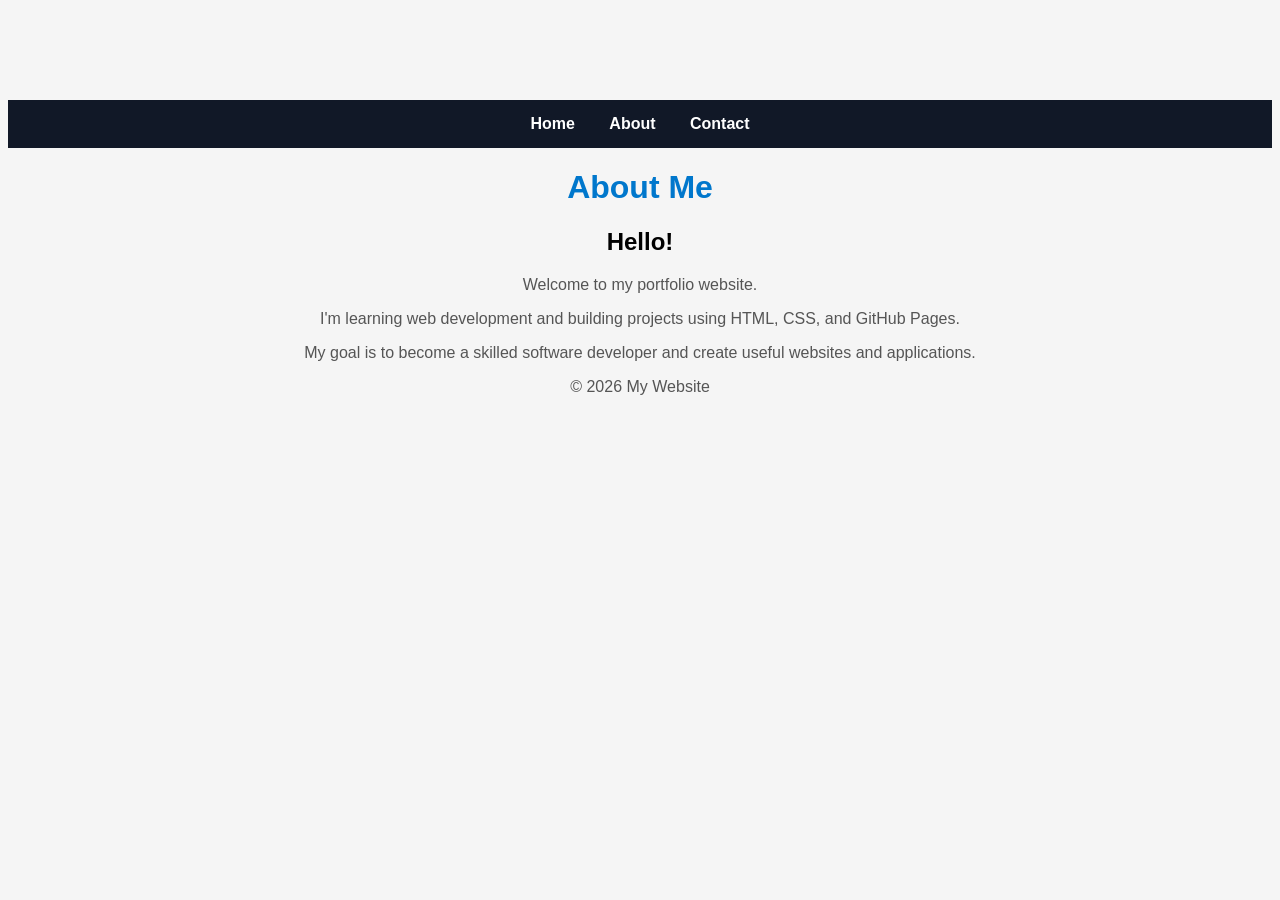
==== about.html @ 877a98be "Create about.html" ====
<!DOCTYPE html>
<html lang="en">
<head>
    <meta charset="UTF-8">
    <meta name="viewport" content="width=device-width, initial-scale=1.0">
    <title>About Me</title>
    <link rel="stylesheet" href="style.css">
</head>
<body>

<nav>
    <a href="index.html">Home</a>
    <a href="about.html">About</a>
    <a href="contact.html">Contact</a>
</nav>

<header>
    <h1>About Me</h1>
</header>

<section>
    <div class="card">
        <h2>Hello!</h2>
        <p>Welcome to my portfolio website.</p>

        <p>I'm learning web development and building projects using HTML, CSS, and GitHub Pages.</p>

        <p>My goal is to become a skilled software developer and create useful websites and applications.</p>
    </div>
</section>

<footer>
    <p>© 2026 My Website</p>
</footer>

</body>
</html>
---- style.css ----
body {
  font-family: Arial, sans-serif;
  background-color: #f5f5f5;
  text-align: center;
  margin-top: 100px;
}

h1 {
  color: #0077cc;
}

p {
  color: #555;
}
nav {
  background: #111827;
  padding: 15px;
  text-align: center;
}
nav a {
  color: white;
  text-decoration: none;
  margin: 0 15px;
  font-weight: bold;
}

nav a:hover {
  color: #60a5fa;
}
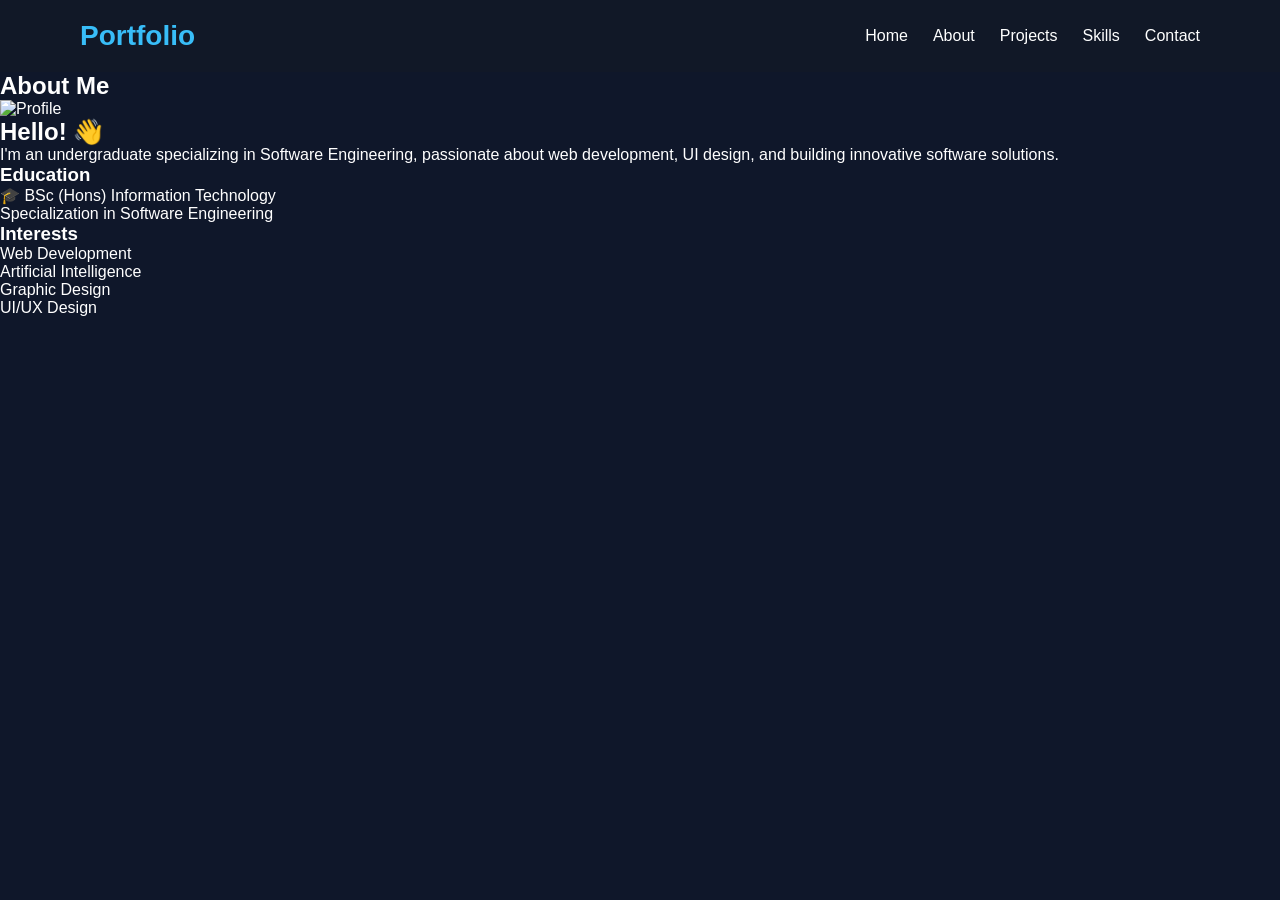
==== commit 61434f67: "Update about.html" ====
--- a/about.html
+++ b/about.html
@@ -9,29 +9,58 @@
 <body>
 
 <nav>
-    <a href="index.html">Home</a>
-    <a href="about.html">About</a>
-    <a href="contact.html">Contact</a>
+    <div class="logo">Portfolio</div>
+
+    <ul>
+        <li><a href="index.html">Home</a></li>
+        <li><a href="about.html">About</a></li>
+        <li><a href="projects.html">Projects</a></li>
+        <li><a href="skills.html">Skills</a></li>
+        <li><a href="contact.html">Contact</a></li>
+    </ul>
 </nav>
 
-<header>
+<section class="about">
+
     <h1>About Me</h1>
-</header>
 
-<section>
-    <div class="card">
-        <h2>Hello!</h2>
-        <p>Welcome to my portfolio website.</p>
+    <div class="about-container">
 
-        <p>I'm learning web development and building projects using HTML, CSS, and GitHub Pages.</p>
+        <div class="about-image">
+            <img src="https://via.placeholder.com/300" alt="Profile">
+        </div>
 
-        <p>My goal is to become a skilled software developer and create useful websites and applications.</p>
+        <div class="about-text">
+
+            <h2>Hello! 👋</h2>
+
+            <p>
+                I'm an undergraduate specializing in Software Engineering,
+                passionate about web development, UI design,
+                and building innovative software solutions.
+            </p>
+
+            <h3>Education</h3>
+
+            <p>
+                🎓 BSc (Hons) Information Technology<br>
+                Specialization in Software Engineering
+            </p>
+
+            <h3>Interests</h3>
+
+            <ul>
+                <li>Web Development</li>
+                <li>Artificial Intelligence</li>
+                <li>Graphic Design</li>
+                <li>UI/UX Design</li>
+            </ul>
+
+        </div>
+
     </div>
+
 </section>
-
-<footer>
-    <p>© 2026 My Website</p>
-</footer>
 
 </body>
 </html>
--- a/style.css
+++ b/style.css
@@ -1,29 +1,133 @@
-body {
-  font-family: Arial, sans-serif;
-  background-color: #f5f5f5;
-  text-align: center;
-  margin-top: 100px;
+*{
+    margin:0;
+    padding:0;
+    box-sizing:border-box;
+    font-family:'Segoe UI',sans-serif;
 }
 
-h1 {
-  color: #0077cc;
+body{
+    background:#0f172a;
+    color:white;
 }
 
-p {
-  color: #555;
-}
-nav {
-  background: #111827;
-  padding: 15px;
-  text-align: center;
-}
-nav a {
-  color: white;
-  text-decoration: none;
-  margin: 0 15px;
-  font-weight: bold;
+/* Navigation */
+
+nav{
+    display:flex;
+    justify-content:space-between;
+    align-items:center;
+    padding:20px 80px;
+    background:#111827;
 }
 
-nav a:hover {
-  color: #60a5fa;
+.logo{
+    font-size:28px;
+    font-weight:bold;
+    color:#38bdf8;
 }
+
+nav ul{
+    display:flex;
+    list-style:none;
+}
+
+nav ul li{
+    margin-left:25px;
+}
+
+nav ul li a{
+    text-decoration:none;
+    color:white;
+    transition:0.3s;
+}
+
+nav ul li a:hover{
+    color:#38bdf8;
+}
+
+/* Hero */
+
+.hero{
+    min-height:85vh;
+    display:flex;
+    justify-content:space-between;
+    align-items:center;
+    padding:80px;
+}
+
+.hero-text{
+    width:50%;
+}
+
+.hero-text h1{
+    font-size:60px;
+    margin-bottom:15px;
+}
+
+.hero-text span{
+    color:#38bdf8;
+}
+
+.hero-text h2{
+    font-size:28px;
+    margin-bottom:20px;
+}
+
+.hero-text p{
+    font-size:18px;
+    line-height:1.8;
+    margin-bottom:30px;
+}
+
+.btn{
+    display:inline-block;
+    background:#38bdf8;
+    color:white;
+    padding:12px 30px;
+    border-radius:30px;
+    text-decoration:none;
+    margin-right:15px;
+}
+
+.btn-outline{
+    background:transparent;
+    border:2px solid #38bdf8;
+}
+
+.hero-image img{
+    width:350px;
+    border-radius:50%;
+    border:5px solid #38bdf8;
+}
+
+/* Mobile */
+
+@media(max-width:768px){
+
+    nav{
+        flex-direction:column;
+    }
+
+    nav ul{
+        margin-top:15px;
+        flex-wrap:wrap;
+        justify-content:center;
+    }
+
+    .hero{
+        flex-direction:column;
+        text-align:center;
+    }
+
+    .hero-text{
+        width:100%;
+    }
+
+    .hero-image{
+        margin-top:40px;
+    }
+
+    .hero-text h1{
+        font-size:42px;
+    }
+}
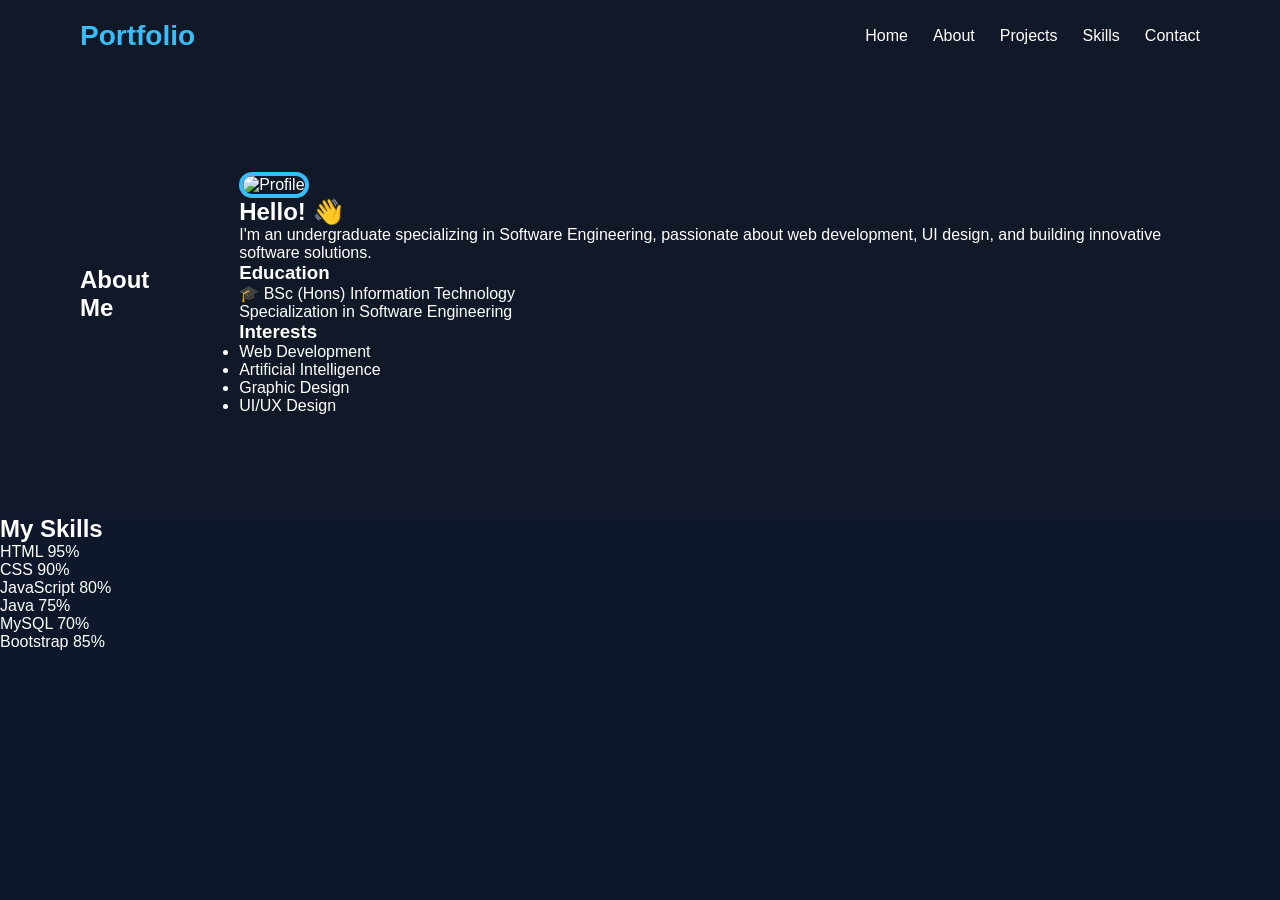
==== commit 8c43226e: "Update about.html" ====
--- a/about.html
+++ b/about.html
@@ -62,5 +62,76 @@
 
 </section>
 
+    <!-- Skills Section -->
+<section id="skills" class="skills">
+
+    <h2 class="section-title">My Skills</h2>
+
+    <div class="skills-container">
+
+        <div class="skill">
+            <div class="skill-info">
+                <span>HTML</span>
+                <span>95%</span>
+            </div>
+            <div class="progress-bar">
+                <div class="progress html"></div>
+            </div>
+        </div>
+
+        <div class="skill">
+            <div class="skill-info">
+                <span>CSS</span>
+                <span>90%</span>
+            </div>
+            <div class="progress-bar">
+                <div class="progress css"></div>
+            </div>
+        </div>
+
+        <div class="skill">
+            <div class="skill-info">
+                <span>JavaScript</span>
+                <span>80%</span>
+            </div>
+            <div class="progress-bar">
+                <div class="progress js"></div>
+            </div>
+        </div>
+
+        <div class="skill">
+            <div class="skill-info">
+                <span>Java</span>
+                <span>75%</span>
+            </div>
+            <div class="progress-bar">
+                <div class="progress java"></div>
+            </div>
+        </div>
+
+        <div class="skill">
+            <div class="skill-info">
+                <span>MySQL</span>
+                <span>70%</span>
+            </div>
+            <div class="progress-bar">
+                <div class="progress mysql"></div>
+            </div>
+        </div>
+
+        <div class="skill">
+            <div class="skill-info">
+                <span>Bootstrap</span>
+                <span>85%</span>
+            </div>
+            <div class="progress-bar">
+                <div class="progress bootstrap"></div>
+            </div>
+        </div>
+
+    </div>
+
+</section>
+
 </body>
 </html>
--- a/style.css
+++ b/style.css
@@ -131,3 +131,79 @@
         font-size:42px;
     }
 }
+
+/* ===========================
+   ABOUT SECTION
+=========================== */
+
+.about{
+    display:flex;
+    align-items:center;
+    justify-content:space-between;
+    gap:60px;
+    padding:100px 80px;
+    background:#111827;
+}
+
+.about-image img{
+    width:350px;
+    border-radius:20px;
+    border:4px solid #38bdf8;
+}
+
+.about-content{
+    flex:1;
+}
+
+.about-content h4{
+    color:#38bdf8;
+    font-size:20px;
+    margin-bottom:10px;
+}
+
+.about-content h2{
+    font-size:40px;
+    margin-bottom:20px;
+}
+
+.about-content p{
+    line-height:1.8;
+    color:#d1d5db;
+    margin-bottom:15px;
+}
+
+.about-info{
+    display:flex;
+    gap:60px;
+    margin:30px 0;
+}
+
+.about-info h3{
+    color:#38bdf8;
+    margin-bottom:10px;
+}
+
+.about-info p{
+    margin:5px 0;
+}
+
+/* Mobile */
+
+@media(max-width:768px){
+
+.about{
+    flex-direction:column;
+    text-align:center;
+    padding:60px 25px;
+}
+
+.about-image img{
+    width:250px;
+}
+
+.about-info{
+    flex-direction:column;
+    gap:25px;
+}
+
+}
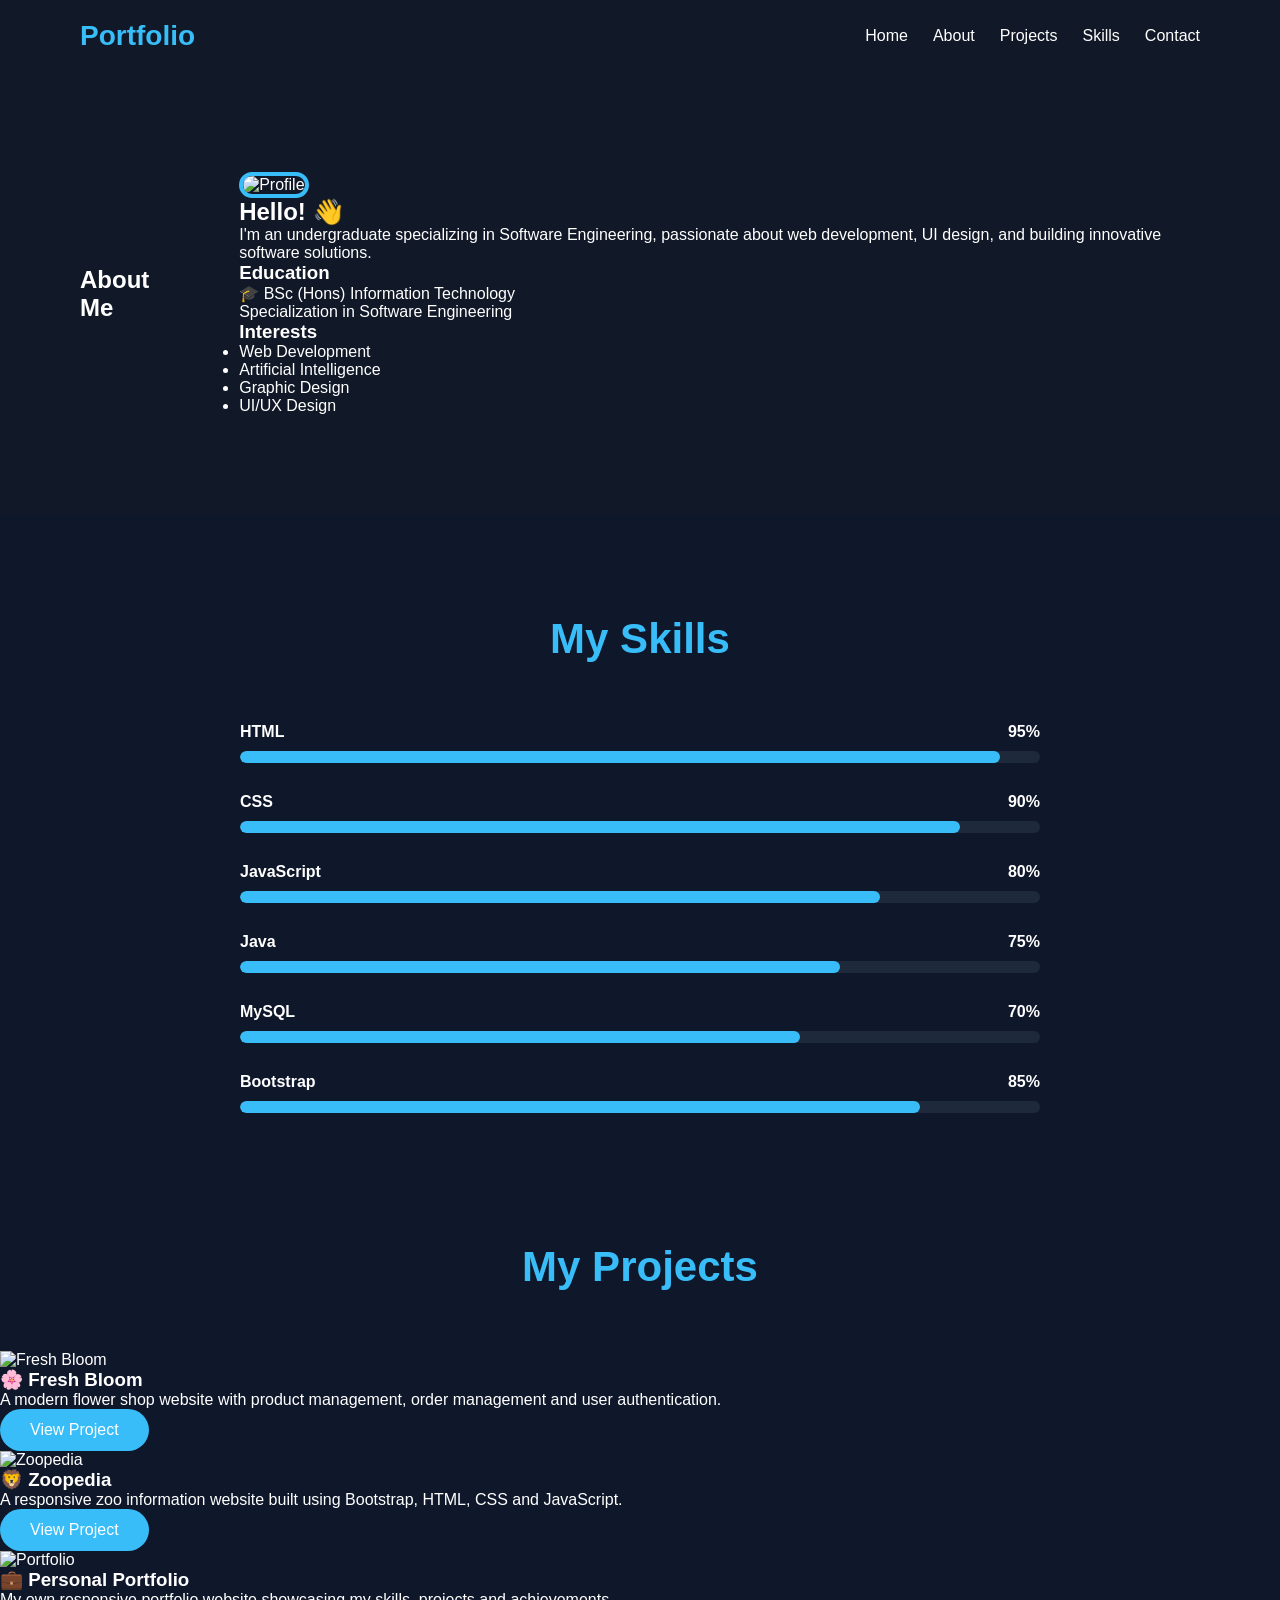
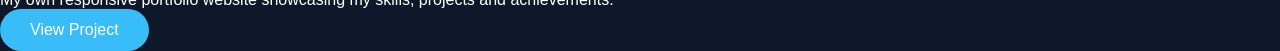
==== commit bee085e4: "Add projects section to about.html Added a new section for showcasing projects with descriptions and" ====
--- a/about.html
+++ b/about.html
@@ -133,5 +133,54 @@
 
 </section>
 
+    <!-- ================= Projects ================= -->
+<section id="projects" class="projects">
+
+    <h2 class="section-title">My Projects</h2>
+
+    <div class="projects-container">
+
+        <div class="project-card">
+            <img src="https://via.placeholder.com/400x220" alt="Fresh Bloom">
+
+            <h3>🌸 Fresh Bloom</h3>
+
+            <p>
+                A modern flower shop website with product management,
+                order management and user authentication.
+            </p>
+
+            <a href="#" class="btn">View Project</a>
+        </div>
+
+        <div class="project-card">
+            <img src="https://via.placeholder.com/400x220" alt="Zoopedia">
+
+            <h3>🦁 Zoopedia</h3>
+
+            <p>
+                A responsive zoo information website built using
+                Bootstrap, HTML, CSS and JavaScript.
+            </p>
+
+            <a href="#" class="btn">View Project</a>
+        </div>
+
+        <div class="project-card">
+            <img src="https://via.placeholder.com/400x220" alt="Portfolio">
+
+            <h3>💼 Personal Portfolio</h3>
+
+            <p>
+                My own responsive portfolio website showcasing
+                my skills, projects and achievements.
+            </p>
+
+            <a href="#" class="btn">View Project</a>
+        </div>
+
+    </div>
+
+</section>
 </body>
 </html>
--- a/style.css
+++ b/style.css
@@ -207,3 +207,73 @@
 }
 
 }
+
+/* ===========================
+   SKILLS SECTION
+=========================== */
+
+.skills{
+    padding:100px 80px;
+    background:#0f172a;
+}
+
+.section-title{
+    text-align:center;
+    font-size:42px;
+    color:#38bdf8;
+    margin-bottom:60px;
+}
+
+.skills-container{
+    max-width:800px;
+    margin:auto;
+}
+
+.skill{
+    margin-bottom:30px;
+}
+
+.skill-info{
+    display:flex;
+    justify-content:space-between;
+    margin-bottom:10px;
+    font-weight:600;
+}
+
+.progress-bar{
+    width:100%;
+    height:12px;
+    background:#1e293b;
+    border-radius:20px;
+    overflow:hidden;
+}
+
+.progress{
+    height:100%;
+    background:#38bdf8;
+    border-radius:20px;
+}
+
+.html{
+    width:95%;
+}
+
+.css{
+    width:90%;
+}
+
+.js{
+    width:80%;
+}
+
+.java{
+    width:75%;
+}
+
+.mysql{
+    width:70%;
+}
+
+.bootstrap{
+    width:85%;
+}
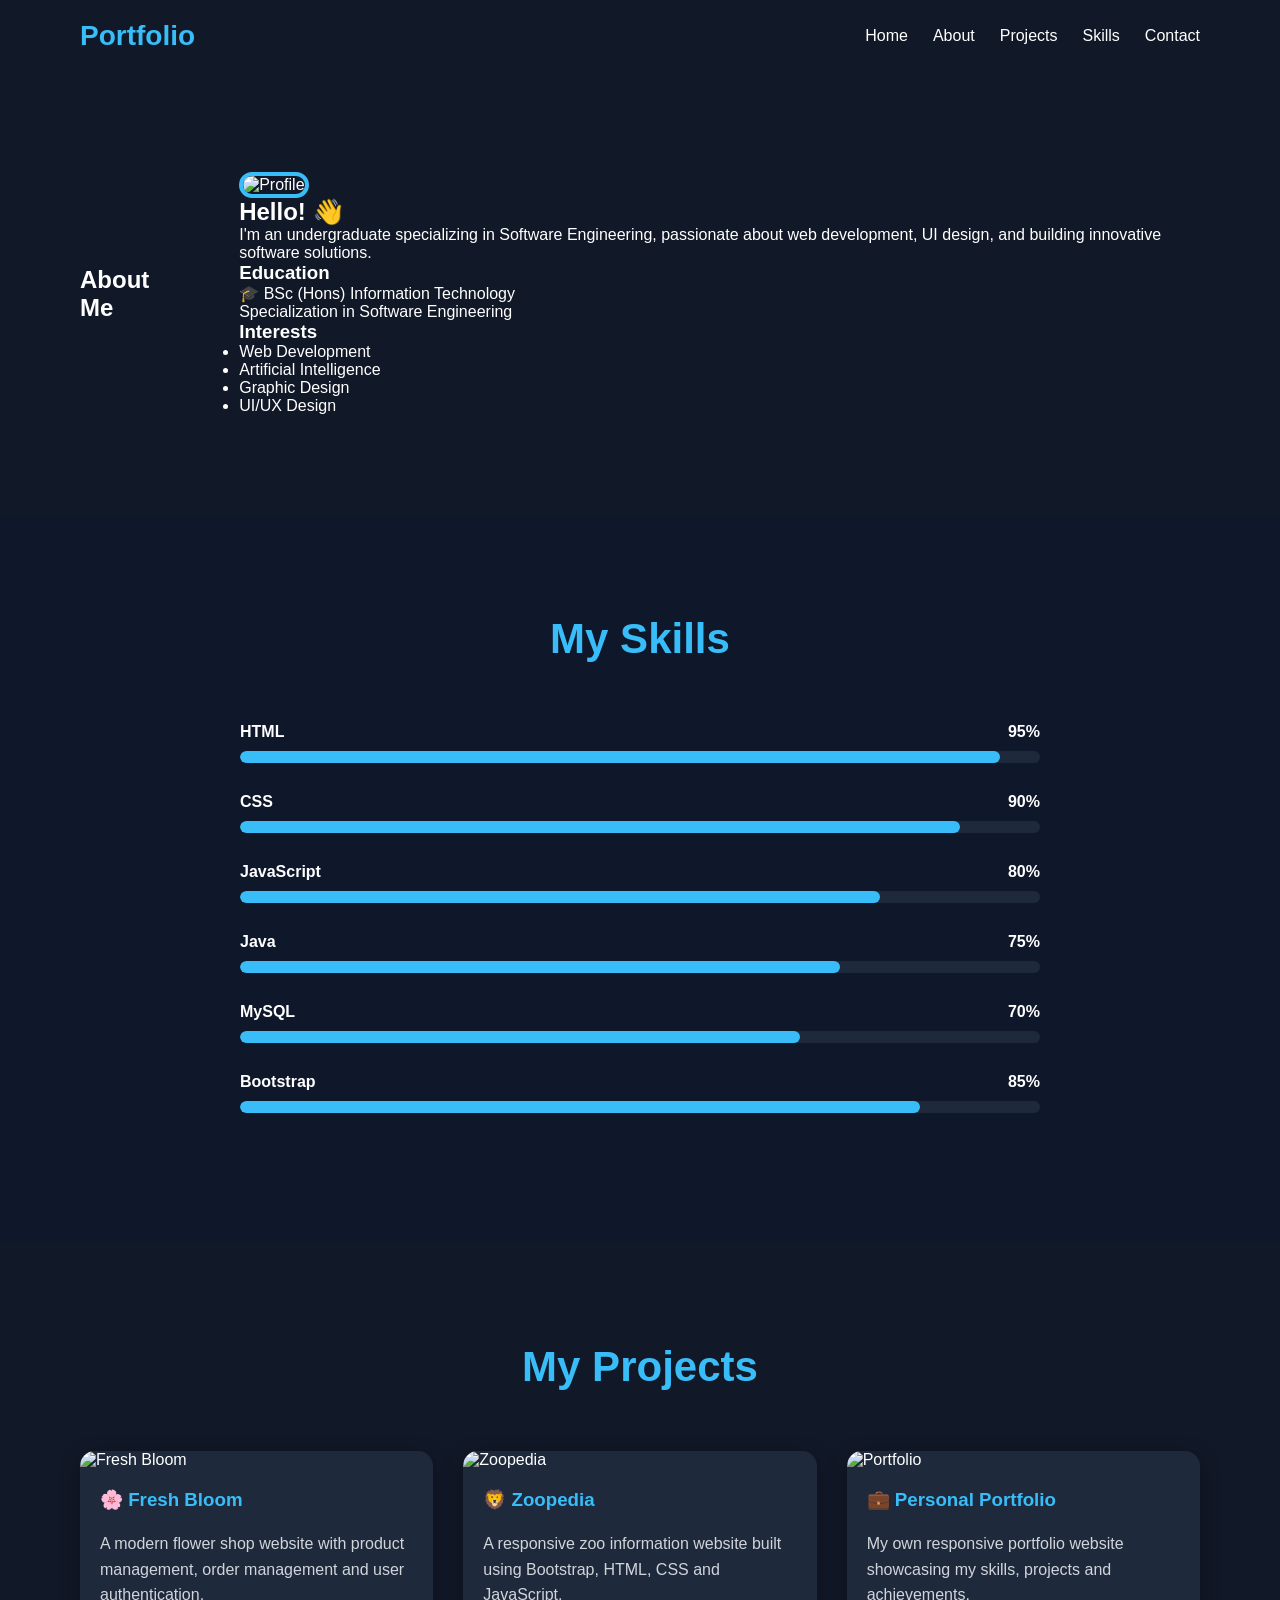
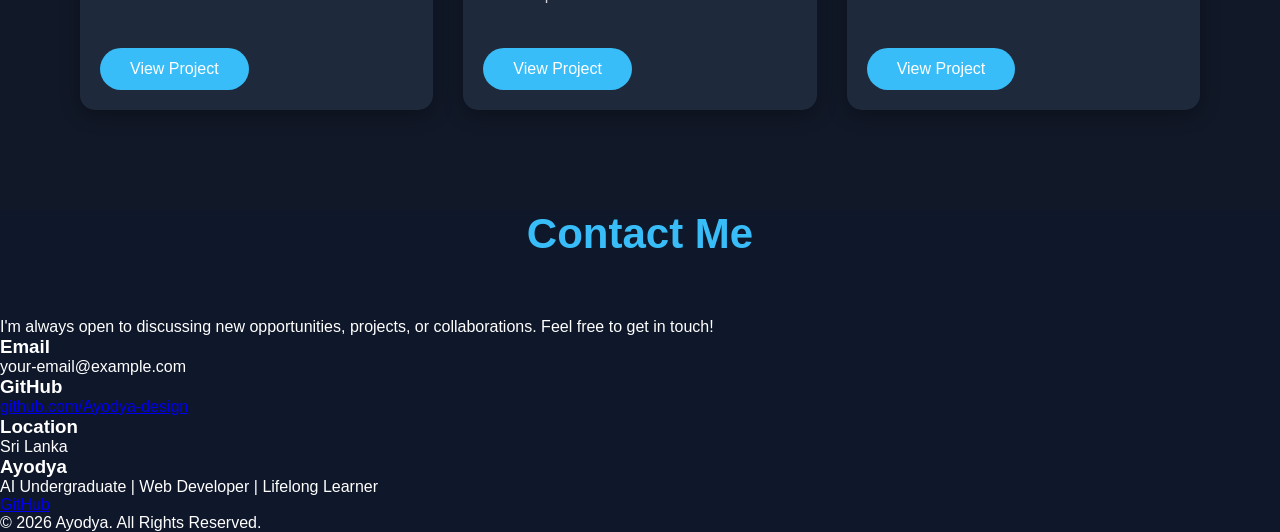
==== commit 4185eac2: "Update about.html" ====
--- a/about.html
+++ b/about.html
@@ -182,5 +182,61 @@
     </div>
 
 </section>
+
+    <!-- ================= CONTACT ================= -->
+
+<section id="contact" class="contact">
+
+    <h2 class="section-title">Contact Me</h2>
+
+    <p class="contact-text">
+        I'm always open to discussing new opportunities, projects, or collaborations.
+        Feel free to get in touch!
+    </p>
+
+    <div class="contact-container">
+
+        <div class="contact-card">
+            <h3>Email</h3>
+            <p>your-email@example.com</p>
+        </div>
+
+        <div class="contact-card">
+            <h3>GitHub</h3>
+            <a href="https://github.com/Ayodya-design" target="_blank">
+                github.com/Ayodya-design
+            </a>
+        </div>
+
+        <div class="contact-card">
+            <h3>Location</h3>
+            <p>Sri Lanka</p>
+        </div>
+
+    </div>
+
+</section>
+
+    <!-- ================= FOOTER ================= -->
+
+<footer>
+
+    <h3>Ayodya</h3>
+
+    <p>AI Undergraduate | Web Developer | Lifelong Learner</p>
+
+    <div class="social-links">
+
+        <a href="https://github.com/Ayodya-design" target="_blank">
+            GitHub
+        </a>
+
+    </div>
+
+    <p class="copyright">
+        © 2026 Ayodya. All Rights Reserved.
+    </p>
+
+</footer>
 </body>
 </html>
--- a/style.css
+++ b/style.css
@@ -277,3 +277,50 @@
 .bootstrap{
     width:85%;
 }
+
+/* ===========================
+   PROJECTS SECTION
+=========================== */
+
+.projects{
+    padding:100px 80px;
+    background:#111827;
+}
+
+.projects-container{
+    display:grid;
+    grid-template-columns:repeat(auto-fit,minmax(300px,1fr));
+    gap:30px;
+}
+
+.project-card{
+    background:#1e293b;
+    border-radius:15px;
+    overflow:hidden;
+    transition:0.3s;
+    box-shadow:0 5px 20px rgba(0,0,0,.3);
+}
+
+.project-card:hover{
+    transform:translateY(-10px);
+}
+
+.project-card img{
+    width:100%;
+    display:block;
+}
+
+.project-card h3{
+    margin:20px;
+    color:#38bdf8;
+}
+
+.project-card p{
+    margin:0 20px 20px;
+    color:#d1d5db;
+    line-height:1.6;
+}
+
+.project-card .btn{
+    margin:20px;
+}
